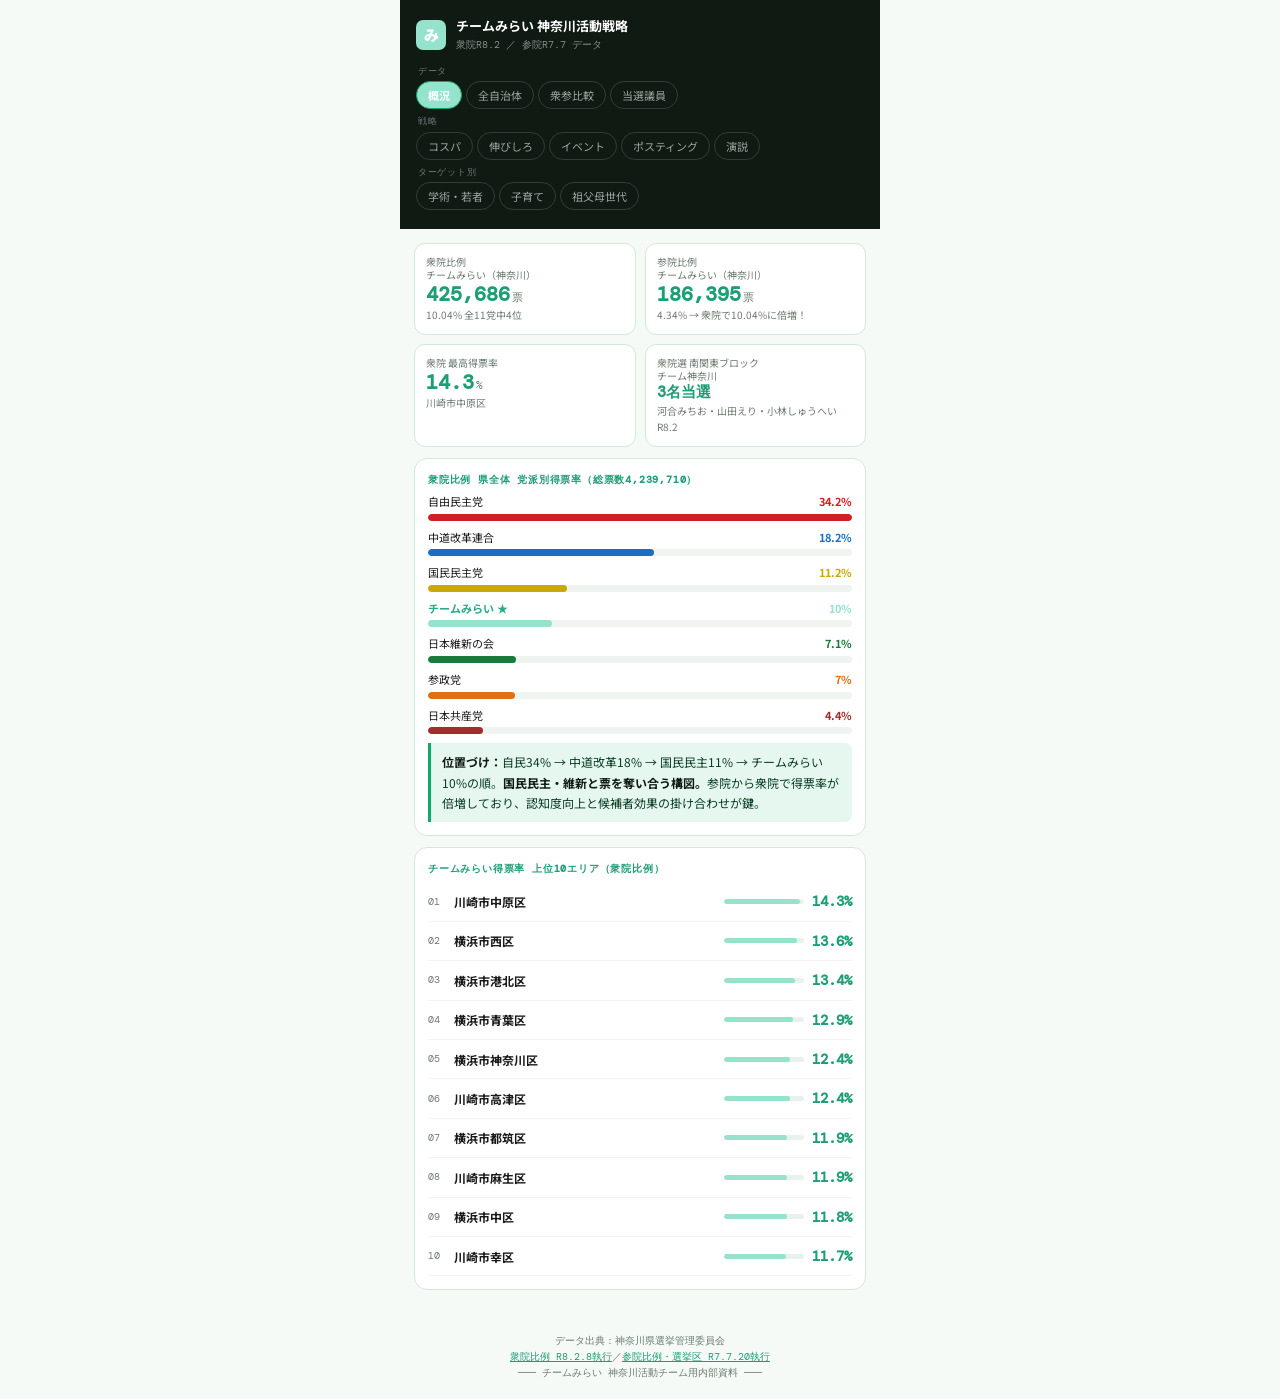
==== index.html @ 87d7941f "fix: 伸びしろセクションの未閉じdivとfilteredData初期化バグを修正 - index.html: sec-nobiroの閉じタグ</div>が1つ欠けていたため、   sec-post" ====
<!DOCTYPE html>
<html lang="ja">
<head>
<meta charset="UTF-8">
<meta name="viewport" content="width=device-width, initial-scale=1.0">
<title>チームみらい 神奈川 活動戦略</title>
<link href="https://fonts.googleapis.com/css2?family=Noto+Sans+JP:wght@400;500;700;900&family=DM+Mono:wght@400;500&display=swap" rel="stylesheet">
<link rel="stylesheet" href="style.css">
</head>
<body>

<div class="header">
  <div class="header-top">
    <div class="logo-mark">み</div>
    <div>
      <div class="header-title"></div>
      <div class="header-sub"></div>
    </div>
  </div>
  <div class="tab-group">
    <div class="tab-group-label">データ</div>
    <div class="tabs">
      <button class="tab-btn active" onclick="sw('overview')">概況</button>
      <button class="tab-btn" onclick="sw('all')">全自治体</button>
      <button class="tab-btn" onclick="sw('compare')">衆参比較</button>
      <button class="tab-btn" onclick="sw('kawai')">当選議員</button>
    </div>
  </div>
  <div class="tab-group">
    <div class="tab-group-label">戦略</div>
    <div class="tabs">
      <button class="tab-btn" onclick="sw('cost')">コスパ</button>
      <button class="tab-btn" onclick="sw('nobiro')">伸びしろ</button>
      <button class="tab-btn" onclick="sw('events')">イベント</button>
      <button class="tab-btn" onclick="sw('posting')">ポスティング</button>
      <button class="tab-btn" onclick="sw('speech')">演説</button>
    </div>
  </div>
  <div class="tab-group">
    <div class="tab-group-label">ターゲット別</div>
    <div class="tabs">
      <button class="tab-btn" onclick="sw('gakujutsu')">学術・若者</button>
      <button class="tab-btn" onclick="sw('kosodate')">子育て</button>
      <button class="tab-btn" onclick="sw('senior')">祖父母世代</button>
    </div>
  </div>
</div>

<!-- ===== 概況 ===== -->
<div class="section active" id="sec-overview">
  <div id="overview-stats"></div>

  <div class="card">
    <div class="card-label" id="party-bars-label"></div>
    <div id="party-bars"></div>
    <div class="insight" id="overview-insight"></div>
  </div>

  <div class="card">
    <div class="card-label">チームみらい得票率 上位10エリア（衆院比例）</div>
    <div id="top10-list"></div>
  </div>
</div>

<!-- ===== 全自治体 ===== -->
<div class="section" id="sec-all">
  <input class="search-box" id="search-input" type="text" placeholder="🔍 市区町村を検索..." oninput="filterTable()">
  <div class="sort-btns">
    <button class="sort-btn active" onclick="sortTable('チームみらい率',true,this)">衆院得票率↓</button>
    <button class="sort-btn" onclick="sortTable('チームみらい率_参',true,this)">参院得票率↓</button>
    <button class="sort-btn" onclick="sortTable('チームみらい',true,this)">衆院票数↓</button>
    <button class="sort-btn" onclick="sortTable('チームみらい_参票数',true,this)">参院票数↓</button>
    <button class="sort-btn" onclick="sortTable('衆参差',true,this)">衆参差↓</button>
  </div>
  <div class="scroll-wrap">
    <table class="area-table" id="all-table">
      <thead>
        <tr>
          <th>地域</th>
          <th>衆院<br>得票率</th>
          <th>参院<br>得票率</th>
          <th>衆院<br>票数</th>
          <th>参院<br>票数</th>
          <th>衆参<br>差</th>
        </tr>
      </thead>
      <tbody id="all-tbody"></tbody>
    </table>
  </div>
</div>

<!-- ===== 衆参比較 ===== -->
<div class="section" id="sec-compare">
  <div class="card" style="background:#fffbe6;border-color:#f5d87a;">
    <div style="font-size:12px;color:#7a5c00;line-height:1.7;">
      <strong>参院選R7.7（比例）→ 衆院選R8.2（比例）の変化。</strong>差が大きいエリアほど「衆院で新たに票を獲得できた」ことを示す。逆に差が小さいエリアは元からの固定支持層が多い可能性。
    </div>
  </div>

  <div class="card">
    <div class="card-label">衆参差ランキング TOP10（伸びたエリア）</div>
    <div id="diff-up-list"></div>
    <div class="insight">
      <strong>傾向：</strong>都市部・IT職場集積エリアで衆院時の伸びが大きい。横浜市青葉区（+7.4pt）・川崎市中原区（+7.2pt）・横浜市西区（+7.1pt）がトップ3。<strong>「衆院選でチームみらいを初めて知った層」が多いことを示す。</strong>
    </div>
  </div>

  <div class="card">
    <div class="card-label">伸びが鈍かったエリア</div>
    <div id="diff-down-list"></div>
    <div class="insight">
      <strong>なぜ伸びが鈍かったのか：</strong><br>
      横須賀・三浦・内陸部（綾瀬・相模原緑区・足柄上郡など）は自民党得票率が高く、<strong>保守地盤が強固</strong>。チームみらいの「テクノロジー・改革」路線より、安定・防衛・地元利益重視の有権者が多い。また農業・漁業従事者、自衛隊関係者世帯が多いエリアでは政策親和性が低い可能性がある。<br><br>
      <strong>逆に訴求すべきポイント：</strong>「地域インフラのデジタル化」「医療DX」「安全保障の現実路線」など、保守層にも刺さる切り口が有効。
    </div>
  </div>
</div>

<!-- ===== 当選議員 ===== -->
<div class="section" id="sec-kawai">
  <div class="sec-header">R8.2 衆院選 チーム神奈川 当選議員</div>

  <div style="background:linear-gradient(135deg,#6eddc4,#95e3cd);border-radius:13px;padding:14px;margin-bottom:11px;color:#0a3d22;">
    <div style="font-size:11px;color:rgba(10,61,34,.6);font-family:'DM Mono',monospace;margin-bottom:10px;">南関東ブロック 比例代表 2名当選🎉　＋　比例代表（他ブロック）1名</div>
    <div style="display:grid;grid-template-columns:1fr 1fr;gap:10px;margin-bottom:10px;">
      <div style="background:rgba(255,255,255,.45);border-radius:10px;padding:12px;">
        <div style="font-size:16px;font-weight:900;margin-bottom:2px;color:#0a3d22;">河合 みちお</div>
        <div style="font-size:10px;color:rgba(10,61,34,.55);font-family:'DM Mono',monospace;margin-bottom:8px;">KAWAI MICHIO</div>
        <div style="font-size:10px;color:rgba(10,61,34,.8);line-height:1.6;">R7.7 参院神奈川選挙区 落選<br>R8.2 衆院南関東ブロック <span style="color:#0a6e3f;font-weight:700;">当選</span></div>
      </div>
      <div style="background:rgba(255,255,255,.45);border-radius:10px;padding:12px;">
        <div style="font-size:16px;font-weight:900;margin-bottom:2px;color:#0a3d22;">山田 えり</div>
        <div style="font-size:10px;color:rgba(10,61,34,.55);font-family:'DM Mono',monospace;margin-bottom:8px;">YAMADA ERI</div>
        <div style="font-size:10px;color:rgba(10,61,34,.8);line-height:1.6;">衆院選のみ出馬<br>R8.2 衆院南関東ブロック <span style="color:#0a6e3f;font-weight:700;">当選</span></div>
      </div>
    </div>
    <div style="background:rgba(255,255,255,.25);border-radius:10px;padding:12px;">
      <div style="font-size:16px;font-weight:900;margin-bottom:2px;color:#0a3d22;">小林 しゅうへい</div>
      <div style="font-size:10px;color:rgba(10,61,34,.55);font-family:'DM Mono',monospace;margin-bottom:8px;">KOBAYASHI SHUHEI</div>
      <div style="font-size:10px;color:rgba(10,61,34,.8);line-height:1.6;">R8.2 衆院比例代表 <span style="color:#0a6e3f;font-weight:700;">当選</span>　／　<span style="color:rgba(10,61,34,.6);">※神奈川での活動なし</span></div>
    </div>
  </div>

  <div class="card">
    <div class="card-label">河合みちお 参院選（R7.7）市区別得票率</div>
    <div style="font-size:11px;color:var(--muted);margin-bottom:8px;">※山田えりさんは参院選への出馬なし</div>
    <div id="kawai-list"></div>
  </div>

  <div class="card">
    <div class="card-label">参院落選から衆院2名当選へ</div>
    <div class="insight" style="margin-top:0;">
      河合みちおはR7.7参院神奈川選挙区では約3〜5%台にとどまり落選。しかし<strong>R8.2衆院選では河合みちお・山田えりの2名が南関東ブロックで比例当選</strong>を果たした。衆院比例10%という政党の伸びが2議席を生んだ形で、チーム神奈川として大きな前進。<br><br>
      今後の参院選に向けては、参院での得票が高かった<strong>川崎市中原区（5.35%）・横浜市港北区（4.73%）・横浜市西区（4.5%）</strong>でのさらなる認知度向上が鍵。
    </div>
  </div>
</div>

<!-- ===== イベント ===== -->
<div class="section" id="sec-events">
  <div class="sec-header">神奈川 チームみらい親和性イベント</div>

  <div class="card" style="background:#eef4ff;border-color:#a8c4f0;">
    <div style="font-size:12px;color:#1a3a6b;line-height:1.7;">
      AI・ロボット・モビリティ・テクノロジー系のイベントはチームみらいの政策と直結する参加者が集まる場所。<strong>展示会周辺での街頭活動・ポスティング</strong>は通常より高い関心層にリーチできる。
    </div>
  </div>

  <div class="strategy-card">
    <div class="strategy-header" style="background:#1a3a6b;">🚗 モビリティ・自動運転</div>
    <div class="strategy-body">
      <div class="priority-row">
        <div class="priority-num" style="background:#1a3a6b;">1</div>
        <div class="priority-content">
          <div class="priority-name">人とくるまのテクノロジー展 2026 YOKOHAMA</div>
          <div class="priority-desc">
            自動車・自動運転・EV・次世代モビリティの国内最大の技術展。毎年数万人が来場。<br>
            <strong>📅 2026年5月27日（水）〜29日（金）／パシフィコ横浜</strong><br>
            <a href="https://aee.expo-info.jsae.or.jp/ja/yokohama/" style="color:#1a3a6b;font-size:10px;">🔗 公式サイト</a>
          </div>
        </div>
      </div>
    </div>
  </div>

  <div class="strategy-card">
    <div class="strategy-header" style="background:#1a3a6b;">🤖 AI・エッジテック・ロボット</div>
    <div class="strategy-body">
      <div class="priority-row">
        <div class="priority-num" style="background:#1a3a6b;">1</div>
        <div class="priority-content">
          <div class="priority-name">EdgeTech+ 2026（エッジテクノロジー・生成AI・産業DX）</div>
          <div class="priority-desc">
            生成AI・IoT・セキュリティ・組込みシステムの国内最大級の展示会。エンジニア・IT専門職が多数来場。チームみらいの政策と最も親和性が高いイベント。<br>
            <strong>📅 2026年11月18日（水）〜20日（金）／パシフィコ横浜</strong><br>
            <a href="https://www.jasa.or.jp/expo/" style="color:#1a3a6b;font-size:10px;">🔗 公式サイト</a>
          </div>
        </div>
      </div>
      <div class="priority-row">
        <div class="priority-num" style="background:#1a3a6b;">2</div>
        <div class="priority-content">
          <div class="priority-name">国際画像機器展 2026（AI・ロボティクス・スマートシティ）</div>
          <div class="priority-desc">
            画像処理・AI・ロボティクス・自動運転・医療診断AIの技術展。年々テクノロジー色が強まっている。<br>
            <strong>📅 2026年12月2日（水）〜4日（金）／パシフィコ横浜</strong><br>
            <a href="https://www.adcom-media.co.jp/ite/" style="color:#1a3a6b;font-size:10px;">🔗 公式サイト</a>
          </div>
        </div>
      </div>
    </div>
  </div>

  <div class="strategy-card">
    <div class="strategy-header" style="background:#1a3a6b;">🔬 バイオ・ヘルステック</div>
    <div class="strategy-body">
      <div class="priority-row">
        <div class="priority-num" style="background:#1a3a6b;">1</div>
        <div class="priority-content">
          <div class="priority-name">BioJapan・healthTECH JAPAN（バイオ・医療テクノロジー）</div>
          <div class="priority-desc">
            世界最大級のバイオ・ヘルスケアDXイベント。デジタルヘルス・AI診断・再生医療が集結。医療DX・高額療養費制度などの訴求と親和性が高い。<br>
            <strong>📅 例年10月／パシフィコ横浜（2026年日程は公式確認）</strong><br>
            <a href="https://jcd-expo.jp/jp/" style="color:#1a3a6b;font-size:10px;">🔗 公式サイト</a>
          </div>
        </div>
      </div>
    </div>
  </div>

  <div class="strategy-card">
    <div class="strategy-header" style="background:#2d6a4f;">🏭 ロボット産業特区関連</div>
    <div class="strategy-body">
      <div class="priority-row">
        <div class="priority-num" style="background:#2d6a4f;">1</div>
        <div class="priority-content">
          <div class="priority-name">さがみロボット産業特区 関連イベント</div>
          <div class="priority-desc">
            神奈川県主催のロボット展示・実証実験イベント。厚木・相模原・藤沢など特区12市町で随時開催。地域住民も来場するため、チームみらいのローカルな訴求に最適。<br>
            <a href="https://sagamirobot.pref.kanagawa.jp/" style="color:#2d6a4f;font-size:10px;">🔗 さがみロボット産業特区 公式サイト（最新イベント情報）</a>
          </div>
        </div>
      </div>
    </div>
  </div>

  <div class="card">
    <div class="card-label">イベント活用の考え方</div>
    <div class="insight" style="margin-top:0;">
      展示会への<strong>直接出展は難しくても</strong>、会場周辺（パシフィコ横浜前・みなとみらい駅周辺）での街頭活動は来場者層に直接リーチできる。また展示会後の懇親会・アフターイベントが近隣で開催されることも多く、そうした時間帯を狙った活動も効果的。<strong>SNSでイベントのハッシュタグに合わせた発信</strong>も来場者への認知を広げる手段として有効。
    </div>
  </div>
</div>

<!-- ===== コスパ ===== -->
<div class="section" id="sec-cost">
  <div class="sec-header">コスパ優先 ポスティング・街頭戦略</div>
  <div class="card" style="background:#fffbe6;border-color:#f5d87a;">
    <div style="font-size:12px;color:#7a5c00;line-height:1.7;">
      <strong>コスパ＝</strong>「すでにチームみらい支持者が多い × 人口規模が大きい × 移動コストが低い」エリア優先。
    </div>
  </div>
  <div class="strategy-card">
    <div class="strategy-header">🥇 最優先（S級）― 大票田×高得票率</div>
    <div class="strategy-body">
      <div class="priority-row">
        <div class="priority-num">1</div>
        <div class="priority-content">
          <div class="priority-name">川崎市中原区（武蔵小杉〜元住吉）<span class="tag tag-s">14.3%</span></div>
          <div class="priority-desc">県内最高得票率。都心のIT企業に通うワーカーが多く住む居住地エリア。既存支持者が厚く、仲間づくりと新規獲得の両方が狙える。武蔵小杉駅は乗降客数も多く朝夕の街頭が効果的。</div>
        </div>
      </div>
      <div class="priority-row">
        <div class="priority-num">2</div>
        <div class="priority-content">
          <div class="priority-name">横浜市港北区（新横浜・日吉）<span class="tag tag-s">13.4%</span></div>
          <div class="priority-desc">23,939票と横浜市内最大票数。IT企業集積。新横浜駅は複数路線で活動効率が高い。</div>
        </div>
      </div>
      <div class="priority-row">
        <div class="priority-num">3</div>
        <div class="priority-content">
          <div class="priority-name">横浜市青葉区（たまプラーザ〜青葉台）<span class="tag tag-s">12.9%</span></div>
          <div class="priority-desc">20,327票。高所得ファミリー・教育熱心層。週末商業施設前が最適。衆参差+7.4ptと伸び代大。</div>
        </div>
      </div>
    </div>
  </div>
  <div class="strategy-card">
    <div class="strategy-header">🥈 準優先（A級）― 大票田×伸びしろ</div>
    <div class="strategy-body">
      <div class="priority-row">
        <div class="priority-num">4</div>
        <div class="priority-content">
          <div class="priority-name">横浜市全域（戸塚・鶴見・保土ケ谷等）<span class="tag tag-a">約19万票</span></div>
          <div class="priority-desc">各区10〜11%台で均一な支持。どこから活動しても安定した効果が期待できる。</div>
        </div>
      </div>
      <div class="priority-row">
        <div class="priority-num">5</div>
        <div class="priority-content">
          <div class="priority-name">藤沢市・鎌倉市・茅ヶ崎市<span class="tag tag-a">約4.3万票</span></div>
          <div class="priority-desc">各10〜11%。東海道線沿線で3市まとめて活動可能。辻堂・大船が主要スポット。茅ヶ崎は<strong>北口が人流多くメインの街頭スポット</strong>。南口は転入・転出が多い居住エリアでポスティングによる未接触の新規有権者への訴求に有効。</div>
        </div>
      </div>
      <div class="priority-row">
        <div class="priority-num">6</div>
        <div class="priority-content">
          <div class="priority-name">川崎市全域（高津・多摩・宮前区等）<span class="tag tag-a">約8.5万票</span></div>
          <div class="priority-desc">中原区に次ぐ高得票率エリアが揃う。溝の口・登戸・向ヶ丘遊園など拠点駅多数。</div>
        </div>
      </div>
    </div>
  </div>
  <div class="strategy-card">
    <div class="strategy-header">🥉 中長期投資（B級）― 低得票率×大票田</div>
    <div class="strategy-body">
      <div class="priority-row">
        <div class="priority-num">7</div>
        <div class="priority-content">
          <div class="priority-name">相模原市（南区・中央区）<span class="tag tag-b">8〜9%台</span></div>
          <div class="priority-desc">26,159票あるが得票率が低く認知度不足。今から活動で次回大幅増が見込める。</div>
        </div>
      </div>
      <div class="priority-row">
        <div class="priority-num">8</div>
        <div class="priority-content">
          <div class="priority-name">横須賀市・平塚市・厚木市<span class="tag tag-b">6〜8%台</span></div>
          <div class="priority-desc">得票率低く自民地盤が強い。保守層向けの「デジタル地域振興」メッセージで切り込む。</div>
        </div>
      </div>
    </div>
  </div>
</div>

<!-- ===== 学術・若者 ===== -->
<div class="section" id="sec-gakujutsu">
  <div class="sec-header">学術都市・若者向け 街頭活動版</div>
  <div class="card" style="background:#eef4ff;border-color:#a8c4f0;">
    <div style="font-size:12px;color:#1a3a6b;line-height:1.7;">
      <strong>狙いたい層：</strong>大学生・若手研究者・IT専門職。テクノロジー政策・教育・スタートアップ支援と最も親和性が高い。
    </div>
  </div>
  <div class="strategy-card">
    <div class="strategy-header" style="background:#1a3a6b;">🎓 大学・研究機関周辺（政策・IT親和性が高い）</div>
    <div class="strategy-body">
      <div class="priority-row"><div class="priority-num" style="background:#1a3a6b;">1</div><div class="priority-content"><div class="priority-name">慶應義塾大学SFC（湘南台駅）<span class="tag tag-s">最優先</span></div><div class="priority-desc">政策・IT・社会起業に関心が高い学生多数。湘南台駅改札前が最適。<br><strong>⏰ 平日（学期中）11〜13時</strong>／土日は学生がほぼいないため不向き。</div></div></div>
      <div class="priority-row"><div class="priority-num" style="background:#1a3a6b;">2</div><div class="priority-content"><div class="priority-name">慶應義塾大学日吉キャンパス（日吉駅）</div><div class="priority-desc">日吉駅直結で活動しやすい。1・2年生が多く政治関心層の掘り起こしに有効。SFCとセットで慶應を両方カバー。<br><strong>⏰ 平日（学期中）昼12〜13時・夕方16時以降</strong></div></div></div>
      <div class="priority-row"><div class="priority-num" style="background:#1a3a6b;">3</div><div class="priority-content"><div class="priority-name">横浜国立大学（羽沢横浜国大駅）</div><div class="priority-desc">理工・経済系。デジタル経済政策との相性が高い。駅から徒歩約15分。<br><strong>⏰ 平日（学期中）9〜10時・12〜13時</strong></div></div></div>
      <div class="priority-row"><div class="priority-num" style="background:#1a3a6b;">4</div><div class="priority-content"><div class="priority-name">神奈川大学 情報学部（白楽・六角橋駅）</div><div class="priority-desc">2023年開設の情報学部・工学部。六角橋商店街も若者が多く視認性◎。横浜市神奈川区（12.4%）内。<br><strong>⏰ 平日（学期中）昼〜17時・週末は商店街で通行人向けに</strong></div></div></div>
      <div class="priority-row"><div class="priority-num" style="background:#1a3a6b;">5</div><div class="priority-content"><div class="priority-name">横浜市立大学 データサイエンス学部（金沢八景駅）</div><div class="priority-desc">データサイエンス・AI系の専門学部。チームみらいの政策と直結。横浜市金沢区（9.4%）。<br><strong>⏰ 平日（学期中）昼12〜13時</strong></div></div></div>
      <div class="priority-row"><div class="priority-num" style="background:#1a3a6b;">6</div><div class="priority-content"><div class="priority-name">青山学院大学 相模原キャンパス（矢部駅）</div><div class="priority-desc">社会情報学部・理工学部。相模原市の得票率8%台と低く、学生票開拓で伸びしろ大。<br><strong>⏰ 平日（学期中）昼12〜13時</strong></div></div></div>
      <div class="priority-row"><div class="priority-num" style="background:#1a3a6b;">7</div><div class="priority-content"><div class="priority-name">東京科学大学 すずかけ台キャンパス（すずかけ台駅）<span class="tag tag-s">最注目</span></div><div class="priority-desc">旧・東京工業大学。情報工学系・数理計算科学系・生命理工学院が集まる国立理工系大学。青葉台の隣駅で田園都市線沿線。横浜市緑区（10.0%）内。<br><strong>⏰ 平日（学期中）昼12〜13時・夕方16時以降</strong></div></div></div>
      <div class="priority-row"><div class="priority-num" style="background:#1a3a6b;">8</div><div class="priority-content"><div class="priority-name">湘南工科大学 情報学部（辻堂駅）</div><div class="priority-desc">辻堂駅から近く、テラスモール湘南の子育て訴求と同日活動が可能。<br><strong>⏰ 平日（学期中）昼12〜13時</strong></div></div></div>
      <div class="priority-row"><div class="priority-num" style="background:#1a3a6b;">9</div><div class="priority-content"><div class="priority-name">神奈川工科大学 情報学部（愛甲石田駅）</div><div class="priority-desc">厚木市に位置する理工系専門大学。厚木市の得票率7.8%と低く開拓余地あり。<br><strong>⏰ 平日（学期中）昼12〜13時</strong></div></div></div>
    </div>
  </div>
  <div class="strategy-card">
    <div class="strategy-header" style="background:#1a3a6b;">💻 IT・テック／ロボティクス／モビリティ集積エリア</div>
    <div class="strategy-body">
      <div class="priority-row"><div class="priority-num" style="background:#1a3a6b;">1</div><div class="priority-content"><div class="priority-name">みなとみらい（横浜市西区）<span class="tag tag-s">13.6%</span></div><div class="priority-desc">日産自動車本社・ロボット系スタートアップが集積。<strong>2025年度に自動運転モビリティサービスの実証実験をみなとみらい〜関内エリアで実施中。</strong>政策と現場が直結するエリア。<br><strong>⏰ 平日 朝7:30〜9時・夕方17:30〜19時</strong></div></div></div>
      <div class="priority-row"><div class="priority-num" style="background:#1a3a6b;">2</div><div class="priority-content"><div class="priority-name">新横浜（横浜市港北区）<span class="tag tag-s">13.4%</span></div><div class="priority-desc">IT企業・テクノロジー系オフィスが集中。<br><strong>⏰ 平日 朝7:30〜9時（通勤）／夕方17:30〜19時（退勤）</strong></div></div></div>
      <div class="priority-row"><div class="priority-num" style="background:#1a3a6b;">3</div><div class="priority-content"><div class="priority-name">センター北・南（横浜市都筑区）<span class="tag tag-a">11.9%</span></div><div class="priority-desc">IT・研究系企業が集積するオフィスエリア。共働き・専門職世帯が多い。<br><strong>⏰ 平日 朝7:30〜9時・夕方17:30〜19時</strong></div></div></div>
      <div class="priority-row"><div class="priority-num" style="background:#1a3a6b;">4</div><div class="priority-content"><div class="priority-name">さがみロボット産業特区エリア<span class="tag tag-b">注目</span></div><div class="priority-desc">国指定の特区。<strong>相模原・平塚・藤沢・茅ヶ崎・厚木・大和・伊勢原・海老名・座間・綾瀬・寒川・愛川</strong>の12市町でロボット開発・実証が進行中。チームみらいの政策と直結するエリアが広範囲に。街頭・ポスティングで「神奈川がロボット特区である」ことを訴求できる。<br><a href="https://sagamirobot.pref.kanagawa.jp/" style="color:#1a3a6b;font-size:10px;">🔗 さがみロボット産業特区 公式サイト</a><br><strong>⏰ 各市の主要駅・商業施設前</strong></div></div></div>
    </div>
  </div>
  <div class="card">
    <div class="card-label">学術・若者向け メッセージ</div>
    <div class="chip-wrap">
      <span class="chip">AI・テクノロジー政策</span><span class="chip">自動運転・モビリティ革命</span>
      <span class="chip">ロボット産業支援</span><span class="chip">スタートアップ支援</span>
      <span class="chip">奨学金改革</span><span class="chip">社会保険料引き下げ</span>
      <span class="chip">プッシュ型行政（申請不要の給付）</span>
      <span class="chip">科学技術予算増</span><span class="chip">若者の政治参加</span>
    </div>
  </div>
</div>

<!-- ===== 子育て ===== -->
<div class="section" id="sec-kosodate">
  <div class="sec-header">子育て世代向け 街頭・ポスティング版</div>
  <div class="card" style="background:#f0fdf4;border-color:#86efac;">
    <div style="font-size:12px;color:#14532d;line-height:1.7;">
      <strong>狙いたい層：</strong>30〜40代ファミリー・共働き世帯。保育・教育費・子育て支援への関心が高く無党派が多い。
    </div>
  </div>
  <div class="strategy-card">
    <div class="strategy-header" style="background:#166534;">👨‍👩‍👧 子育て世帯集積スポット</div>
    <div class="strategy-body">
      <div class="priority-row"><div class="priority-num" style="background:#166534;">1</div><div class="priority-content"><div class="priority-name">辻堂駅〜テラスモール湘南（藤沢市）<span class="tag tag-s">最優先</span></div><div class="priority-desc">近年ファミリー向けマンションが急増し若い世帯が集積。テラスモール湘南は湘南最大のファミリー商業施設で土日10〜14時が最大人流。<br>辻堂駅からアクセスできる<strong>湘南T-SITE</strong>（蔦屋書店・スタバ等）はライフスタイル意識の高い層が集まる。<br>さらに隣接する<strong>Fujisawa SST（サスティナブル・スマートタウン）</strong>はパナソニックホームズなどが手掛けるスマートシティの先進事例。エネルギー・AI・モビリティを実装した街に住む居住者はチームみらいの政策と親和性が極めて高い。<br>また辻堂には<strong>松下政経塾</strong>があり、チームみらいの宇佐美さんも塾生として学んだ地。地元との縁をアピールできる。<br><strong>⏰ 土日10〜14時（テラスモール）／平日夕方（T-SITE・駅周辺）</strong></div></div></div>
      <div class="priority-row"><div class="priority-num" style="background:#166534;">2</div><div class="priority-content"><div class="priority-name">たまプラーザ〜青葉台（横浜市青葉区）<span class="tag tag-s">12.9%</span></div><div class="priority-desc">
      <strong>神奈川県内で世帯年収トップクラス</strong>の高所得ファミリーエリア。私立中学受験率が横浜市内で最も高く、教育熱心な家庭が集中。渋谷まで直通20分・大手町まで直通36分と都心アクセスが抜群で、大企業・官公庁勤めのファミリーが多く住む。<br>
      たまプラーザ駅直結の<strong>たまプラーザテラス</strong>（約57,000㎡の大型商業施設）は週末の人流が最大。また<strong>たまプラーザ団地の建て替え計画</strong>が進行中で、住宅政策・まちづくりに関心が高い住民層も多い。<br>
      <strong>⏰ 土日10〜15時（たまプラーザテラス前）／平日夕方17〜19時（通勤帰宅層）</strong>
      </div></div></div>
      <div class="priority-row"><div class="priority-num" style="background:#166534;">3</div><div class="priority-content"><div class="priority-name">湘南台駅周辺（藤沢市）</div><div class="priority-desc">近年ファミリー向けマンションが急増し若い世帯が流入中。小田急・相鉄・横浜市営地下鉄の3路線が乗り入れるアクセスの良さが人気の理由。<br>一方で<strong>駅前に大きな商業施設がなく</strong>、買い物環境の充実を求める声が多い。住民の「もっと便利なまちに」という声が街頭での共感を生みやすい。<br>藤沢市は<strong>「健康と文化の森」整備事業</strong>として湘南台駅周辺の再開発構想を進めており、駅前に商業・業務系機能を集約する計画が進行中。AI・テクノロジー・スマートシティへの関心が高いチームみらいの支持者層と、再開発に期待を持つ住民層が重なりやすい。<br><a href="https://sites.google.com/view/infofjkenbunkumiai/" style="color:#166534;font-size:10px;">🔗 健康と文化の森 整備事業 詳細</a><br><strong>⏰ 平日（学期中）はSFCとセットで昼活動／週末は住民向けに駅前で</strong></div></div></div>
      <div class="priority-row"><div class="priority-num" style="background:#166534;">4</div><div class="priority-content"><div class="priority-name">茅ヶ崎駅（茅ヶ崎市）</div><div class="priority-desc">
      総務省「住民基本台帳人口移動報告（2023年）」によると、茅ヶ崎市の<strong>転入超過数は全国の一般市で1位</strong>。特に30〜44歳・0〜14歳の区分では特別区・政令市を含めても<strong>全国3位</strong>で、子育て世代に選ばれるまちとなっている。コロナ禍以降「湘南のライフスタイルに共感して移住してくる」ファミリーが急増中。<br>出典：<a href="https://www.city.chigasaki.kanagawa.jp/recruit/1060786/1061688.html" style="color:#166534;font-size:10px;">🔗 総務省 住民基本台帳人口移動報告（茅ヶ崎市）</a><br>
      常に新しい住民が流入しているため、<strong>まだチームみらいを知らない有権者が継続的に生まれているエリア</strong>。認知度向上のアプローチが効きやすい。<br>
      <strong>北口は人流が多く街頭活動のメインスポット</strong>。商業施設と住宅地が隣接し若いファミリー層の通行が多い。<strong>南口は転入・転出が多い居住エリア</strong>でポスティングによる新規有権者へのリーチに有効。両口の特性を使い分けたい。<br>
      <strong>⏰ 北口：土日10〜14時（街頭）／南口エリア：週末午前中ポスティング</strong>
      </div></div></div>
      <div class="priority-row"><div class="priority-num" style="background:#166534;">5</div><div class="priority-content"><div class="priority-name">川崎市宮前区・多摩区（11〜12%台）</div><div class="priority-desc">
      <strong>宮前区</strong>は「多摩田園都市」として計画的に開発されたベッドタウン。<strong>1世帯あたりの家族数が川崎市7区で最多（平均2.24人）</strong>で、15歳以下の子どもの割合が高く、65歳以上が低いという典型的なファミリーエリア。渋谷まで田園都市線で最短17分と都心アクセス抜群。鷺沼駅周辺では東急との大規模再開発も進行中。<br>
      <strong>多摩区</strong>は登戸・向ヶ丘遊園エリアに専修大学・明治大学生田キャンパスがあり、学生層と子育てファミリーが混在。多摩川沿いの自然環境が豊かで、移住・定住への満足度が高い。<br>
      両区とも<strong>共働き世帯の割合が高く</strong>、保育所・学童保育・子育て減税の訴求が最も直接的に響くエリア。<br>
      <strong>⏰ 宮前区：鷺沼・宮前平駅前 平日夕方17〜19時／多摩区：登戸・向ヶ丘遊園駅前 土日昼〜夕方</strong>
      </div></div></div>
    </div>
  </div>
  <div class="card">
    <div class="card-label">子育て世代向け メッセージ</div>
    <div class="chip-wrap">
      <span class="chip">子育て減税</span><span class="chip">社会保険料引き下げ</span>
      <span class="chip">保育所・待機児童ゼロ</span><span class="chip">教育無償化</span>
      <span class="chip">学童保育の充実</span><span class="chip">給食費無償</span>
      <span class="chip">プッシュ型行政（申請不要の給付）</span>
      <span class="chip">産後ケア</span><span class="chip">共働き支援</span>
    </div>
    <div class="insight" style="margin-top:10px;">
    </div>
  </div>
</div>

<!-- ===== シニア層 ===== -->
<div class="section" id="sec-senior">
  <div class="sec-header">祖父母世代向け 街頭・ポスティング版</div>
  <div class="card" style="background:#f0f4ff;border-color:#a8b8f0;">
    <div style="font-size:12px;color:#1a2a6b;line-height:1.7;">
      <strong>狙いたい層：</strong>60〜70代以上のシニア・高齢者世帯。年金・医療・介護への関心が高く、神奈川県では横須賀・三浦・内陸部など高齢化率の高いエリアに集中。チームみらいの政策を「未来世代だけのもの」と思わせない訴求が鍵。
    </div>
  </div>

  <div class="strategy-card">
    <div class="strategy-header" style="background:#2a3a7a;">👴👵 シニア層が集まるエリア・スポット</div>
    <div class="strategy-body">
      <div class="priority-row"><div class="priority-num" style="background:#2a3a7a;">1</div><div class="priority-content"><div class="priority-name">横須賀市（追浜・久里浜・衣笠エリア）<span class="tag tag-b">注力エリア</span></div><div class="priority-desc">
      <strong>高齢化率32.7%</strong>（令和6年3月現在）で3.1人に1人が65歳以上。全国平均（28.7%）を4ポイント上回り、神奈川県内でも高い水準。このまま進むと2050年には約10人に4人が高齢者になると推計されている。<br>
      チームみらいの得票率は6.7%とまだ低く<strong>伸びしろが大きい</strong>。年金・高額療養費制度・医療DXのメッセージが直接刺さるエリア。商店街・スーパー前・公民館周辺の街頭が効果的。<br>
      <strong>⏰ 平日午前中10〜12時（シニア層の買い物時間帯）</strong>
      </div></div></div>
      <div class="priority-row"><div class="priority-num" style="background:#2a3a7a;">2</div><div class="priority-content"><div class="priority-name">小田原市（商店街・小田原駅周辺）</div><div class="priority-desc">
      高齢化率<strong>31.0%</strong>（2025年1月現在）で3.3人に1人が65歳以上。城下町としての歴史と地域コミュニティが根強く残り、自治会・老人会との接点がつくりやすい。小田原駅周辺の商店街は午前中のシニア層の買い物動線が集中。東海道線・小田急線・新幹線が通るターミナル駅で広域からの人の流れもある。<br>
      <strong>⏰ 平日午前中10〜12時（シニアの買い物時間帯）／土日昼前後</strong>
      </div></div></div>
      <div class="priority-row"><div class="priority-num" style="background:#2a3a7a;">3</div><div class="priority-content"><div class="priority-name">横浜市旭区（二俣川・鶴ヶ峰エリア）</div><div class="priority-desc">
      横浜市内で<strong>高齢化率30.4%（3位）</strong>（令和7年1月現在）。旧来からの住宅地で定住歴が長いシニア層が多く、地域への愛着が強い。二俣川駅は相鉄線の主要駅でシニア層の利用が多い。神奈川運転免許センターがあり行政サービスとの接点も多いエリア。<br>
      <strong>⏰ 平日午前中（二俣川・鶴ヶ峰駅前）</strong>
      </div></div></div>
      <div class="priority-row"><div class="priority-num" style="background:#2a3a7a;">4</div><div class="priority-content"><div class="priority-name">三浦市・葉山町・逗子市（地域コミュニティ）</div><div class="priority-desc">
      三浦半島〜葉山エリアは小規模自治体で口コミが広がりやすく、1回の活動で地域全体に認知が広がりやすい。三浦市は漁業従事者・高齢者が多く自衛隊関係の家庭も多いが、医療・介護アクセスへの不満が強い。逗子・葉山は文化的関心の高いアクティブシニアも多く、政策の「質」が評価されやすい。<br>
      <strong>⏰ 土日午前中（地域の朝市・商店街）／自治会・老人会への挨拶まわりが特に有効</strong>
      </div></div></div>
    </div>
  </div>

  <div class="card">
    <div class="card-label">シニア層向け メッセージのポイント</div>
    <div class="chip-wrap">
      <span class="chip">高額療養費制度の維持</span>
      <span class="chip">医療DX・オンライン診療</span>
      <span class="chip">社会保険料引き下げ</span>
      <span class="chip">介護の負担軽減</span>
      <span class="chip">年金制度の安定</span>
      <span class="chip">プッシュ型行政（申請不要の給付）</span>
      <span class="chip">孫世代への投資</span>
      <span class="chip">地域の安全・防災</span>
    </div>
    <div class="insight" style="margin-top:10px;">
      <strong>シニア層への訴求の核心：</strong>「テクノロジーは難しい」というイメージを払拭することが最初のハードル。<strong>「孫・子どもの世代のために」「あなたの生活を楽にする」</strong>という視点で語ると受け入れられやすい。街頭では丁寧に立ち止まって話す姿勢が信頼につながる。
    </div>
  </div>
</div>

<!-- ===== 伸びしろ戦略 ===== -->
<div class="section" id="sec-nobiro">
  <div class="sec-header">次の統一地方選に向けた 伸びしろエリア戦略</div>

  <div class="card" style="background:#f0fdf4;border-color:#86efac;">
    <div style="font-size:12px;color:#14532d;line-height:1.7;">
      <strong>考え方：</strong>得票率が低いエリアは「チームみらいが知られていない」ことが最大の原因。次の統一地方選まで時間がある今こそ、<strong>認知度を積み上げる中長期活動</strong>が有効。一度の街頭・ポスティングではなく「継続的な露出」がカギ。
    </div>
  </div>

  <div class="strategy-card">
    <div class="strategy-header" style="background:#2d6a4f;">📍 優先度S — 大票田なのに低得票率（最大の伸びしろ）</div>
    <div class="strategy-body">
      <div class="priority-row">
        <div class="priority-num" style="background:#2d6a4f;">1</div>
        <div class="priority-content">
          <div class="priority-name">横須賀市 <span class="tag tag-s">6.7% / 11,604票</span></div>
          <div class="priority-desc">
            神奈川県内で横浜・川崎・相模原に次ぐ大票田（約17万票）なのに得票率6.7%と低迷。高齢化率32.7%の保守地盤だが、<strong>医療・介護・交通インフラへの不満が潜在的に高い</strong>エリア。<br>
            <strong>やること：</strong>自衛隊・米軍関係者家庭が多いため「安全保障の現実路線」「地域インフラのデジタル化」を前面に。久里浜・追浜・衣笠の各駅前で<strong>月1回以上の定期街頭</strong>を継続することで認知を積み上げる。地元の医療・交通問題を取り上げたSNS発信も有効。
          </div>
        </div>
      </div>
      <div class="priority-row">
        <div class="priority-num" style="background:#2d6a4f;">2</div>
        <div class="priority-content">
          <div class="priority-name">平塚市 <span class="tag tag-s">8.1% / 8,616票</span></div>
          <div class="priority-desc">
            約10万票の大票田で衆参差+5.4ptと伸び代あり。工業都市で製造業・工場勤務層が多く、「ロボット・AI産業支援」「さがみロボット産業特区」との接点がある。<br>
            <strong>やること：</strong>平塚駅前で定期街頭。製造業・工場勤務層への「産業政策・雇用」訴求。平塚七夕まつり（7月）など大型イベントへの参加で一気に露出を増やす。
          </div>
        </div>
      </div>
      <div class="priority-row">
        <div class="priority-num" style="background:#2d6a4f;">3</div>
        <div class="priority-content">
          <div class="priority-name">大和市 <span class="tag tag-s">8.4% / 9,311票</span></div>
          <div class="priority-desc">
            約11万票の大票田。相鉄・小田急・東急が集まる交通の要衝で昼間人口も多い。米軍厚木基地があり基地周辺の騒音・生活問題が長年の課題。<br>
            <strong>やること：</strong>大和駅・鶴間駅前で定期街頭。基地問題と絡めた「生活環境改善・デジタル行政」でニッチな層を取り込む。相鉄線沿線は横浜市との往来が多く横浜での支持を大和へ波及させやすい。
          </div>
        </div>
      </div>
    </div>
  </div>

  <div class="strategy-card">
    <div class="strategy-header" style="background:#2d6a4f;">📍 優先度A — 中規模だが継続活動で確実に伸びるエリア</div>
    <div class="strategy-body">
      <div class="priority-row">
        <div class="priority-num" style="background:#2d6a4f;">4</div>
        <div class="priority-content">
          <div class="priority-name">厚木市 <span class="tag tag-a">7.8% / 7,188票</span></div>
          <div class="priority-desc">
            さがみロボット産業特区の中核エリア。ソニー・富士フイルムなど大手企業の研究所・工場が集積。衆参差+5.1ptで伸びしろあり。<br>
            <strong>やること：</strong>本厚木駅前（相鉄・小田急）で定期街頭。「さがみロボット産業特区」「AI・製造業支援」という地域に根ざした訴求で差別化。理系・エンジニア層にリーチしやすい。
          </div>
        </div>
      </div>
      <div class="priority-row">
        <div class="priority-num" style="background:#2d6a4f;">5</div>
        <div class="priority-content">
          <div class="priority-name">相模原市中央区 <span class="tag tag-a">7.7% / 8,916票</span></div>
          <div class="priority-desc">
            相模原市の行政・商業中心地。淵野辺には宇宙航空研究開発機構（JAXA）相模原キャンパスがあり、宇宙・AI・先端研究者が多く在住。<br>
            <strong>やること：</strong>相模原駅・橋本駅前で定期街頭。JAXA・宇宙開発という話題は若い研究者層・理系ファミリー層の関心を引きやすく、チームみらいのテクノロジー訴求と直結。
          </div>
        </div>
      </div>
      <div class="priority-row">
        <div class="priority-num" style="background:#2d6a4f;">6</div>
        <div class="priority-content">
          <div class="priority-name">秦野市・伊勢原市 <span class="tag tag-a">7.6% / 各3〜5千票</span></div>
          <div class="priority-desc">
            東海大学・神奈川工科大学のある学術エリアだが、得票率はまだ低い。農業・観光・自然環境との共存が地域課題。<br>
            <strong>やること：</strong>秦野駅・伊勢原駅前で定期街頭。東海大学の学生票開拓と合わせて活動すると効率的。「地域農業のスマート化」「観光DX」など地域に刺さる切り口を用意する。
          </div>
        </div>
      </div>
    </div>
  </div>

  <div class="strategy-card">
    <div class="strategy-header" style="background:#2d6a4f;">🗓️ 統一地方選まで　共通アクション</div>
    <div class="strategy-body">
      <div class="priority-row">
        <div class="priority-num" style="background:#2d6a4f;">①</div>
        <div class="priority-content">
          <div class="priority-name">月1回以上の定期街頭を継続</div>
          <div class="priority-desc">1回の活動より「また見た」という繰り返しの露出が認知と信頼を生む。同じ駅前に定期的に立つことで「あの党はここで活動している」という認識が根付く。</div>
        </div>
      </div>
      <div class="priority-row">
        <div class="priority-num" style="background:#2d6a4f;">②</div>
        <div class="priority-content">
          <div class="priority-name">地域課題をSNSで発信</div>
          <div class="priority-desc">各エリア固有の課題（横須賀の高齢化・大和の基地問題・相模原のJAXA等）をSNSで取り上げることで、地元住民からの認知が広がりやすい。街頭とSNSの相乗効果を狙う。</div>
        </div>
      </div>
      <div class="priority-row">
        <div class="priority-num" style="background:#2d6a4f;">③</div>
        <div class="priority-content">
          <div class="priority-name">地域イベントへの参加・協力</div>
          <div class="priority-desc">平塚七夕まつり・厚木鮎まつりなど大型地域イベントは一度に多数の住民と接触できる貴重な機会。政治活動としてではなく地域の一員として参加することで親近感が生まれる。</div>
        </div>
      </div>
      <div class="priority-row">
        <div class="priority-num" style="background:#2d6a4f;">④</div>
        <div class="priority-content">
          <div class="priority-name">支持者の「口コミ」を育てる</div>
          <div class="priority-desc">得票率が低いエリアでも既存支持者は必ずいる。その人たちが周囲に話してくれる環境をつくることが最大のコスパ。勉強会・懇談会など小規模なつながりの場を地道に作っていく。</div>
        </div>
      </div>
    </div>
  </div>

  <div class="card">
    <div class="card-label">得票率別 中長期目標の目安</div>
    <div class="area-list">
      <div class="area-row" style="padding:9px 0;">
        <div style="flex:1;font-size:12px;font-weight:700;">現在6〜7%台のエリア</div>
        <div style="font-size:11px;color:var(--muted);">→ 次回10%台を目標</div>
      </div>
      <div class="area-row" style="padding:9px 0;">
        <div style="flex:1;font-size:12px;font-weight:700;">現在8〜9%台のエリア</div>
        <div style="font-size:11px;color:var(--muted);">→ 次回12%台を目標</div>
      </div>
      <div class="area-row" style="padding:9px 0;">
        <div style="flex:1;font-size:12px;font-weight:700;">現在10〜11%台のエリア</div>
        <div style="font-size:11px;color:var(--muted);">→ 次回14〜15%台を目標</div>
      </div>
    </div>
    <div class="insight">
      参院選（4.3%）→ 衆院選（10%）で<strong>倍以上に伸びた実績</strong>がある。同じ勢いが続けば、今6〜7%のエリアでも継続的な活動で次回12〜14%は十分射程内。
    </div>
  </div>
</div>

<!-- ===== ポスティング ===== -->
<div class="section" id="sec-posting">
  <div class="sec-header">ポスティング × 得票率 分析（衆院選R8.2）</div>

  <div class="card" style="background:#fffbe6;border-color:#f5d87a;">
    <div style="font-size:12px;color:#7a5c00;line-height:1.7;">
      衆院選挙期間中〜2026/03/23のポスティング実績と比例得票率の相関分析。<strong>神奈川全体で45,259枚</strong>で活動。<br>データ提供：なるみ_愛知豊田さん
    </div>
  </div>

  <!-- サマリー -->
  <div class="stat-grid">
    <div class="stat-card">
      <div class="stat-label">ポスティングあり<br>平均得票率</div>
      <div class="stat-value">10.7<span class="stat-unit">%</span></div>
      <div class="stat-sub">27エリア</div>
    </div>
    <div class="stat-card">
      <div class="stat-label">ポスティングなし<br>平均得票率</div>
      <div class="stat-value">7.7<span class="stat-unit">%</span></div>
      <div class="stat-sub">31エリア</div>
    </div>
    <div class="stat-card">
      <div class="stat-label">合計配布枚数</div>
      <div class="stat-value" style="font-size:16px;">45,259<span class="stat-unit">枚</span></div>
      <div class="stat-sub">衆院選期間中〜2026/03/23</div>
    </div>

  </div>

  <!-- 地図 -->
  <div class="card" style="padding:11px;">
    <div class="card-label">神奈川ポスティング進捗マップ 2026</div>
    <a href="https://datawrapper.dwcdn.net/1bJI3/1/" target="_blank" style="display:block;text-decoration:none;margin-top:6px;border-radius:10px;overflow:hidden;position:relative;">
      <div style="position:absolute;top:8px;right:8px;background:rgba(15,45,26,0.82);color:#4ade80;font-size:10px;font-weight:700;padding:4px 10px;border-radius:20px;display:flex;align-items:center;gap:4px;z-index:1;">🔗 タップして最新地図を開く</div>
      <img src="[data-uri]" style="width:100%;display:block;border-radius:10px;" alt="神奈川ポスティング進捗マップ2026">
    </a>
    <div style="font-size:10px;color:var(--muted);margin-top:7px;line-height:1.6;">
      ※ 各市区町村の詳細はマップを拡大（＋）すると見られます
    </div>
  </div>

  <div class="insight">
    <strong>ポスティングの効果：</strong>ポスティングを実施したエリアの平均得票率は<strong>10.7%</strong>で、未実施エリア（7.7%）より<strong>+3.0pt高い</strong>。因果関係の断定は難しいが、もともと活動しやすいエリアに集中している可能性もある。今後の参院選データとの比較でより精度の高い分析が可能になる。
  </div>

  <!-- 散布図 -->
  <div class="card">
    <div class="card-label">配布枚数 × 得票率 散布図</div>
    <div style="font-size:10px;color:var(--muted);margin-bottom:8px;">● ポスティングあり（緑）　● ポスティングなし（グレー）　※点にタップで詳細表示</div>
    <canvas id="scatter-chart" style="width:100%;max-height:280px;"></canvas>
  </div>

  <!-- ランキング -->
  <div class="card">
    <div class="card-label">配布枚数ランキング（上位15エリア）</div>
    <div id="posting-ranking"></div>
  </div>

  <!-- エリア別一覧 -->
  <div class="card">
    <div class="card-label">全エリア一覧（配布枚数順）</div>
    <div class="scroll-wrap">
      <table class="area-table" id="posting-table">
        <thead>
          <tr>
            <th>地域</th>
            <th>配布<br>枚数</th>
            <th>得票率</th>
          </tr>
        </thead>
        <tbody id="posting-tbody"></tbody>
      </table>
    </div>
  </div>
</div>

<!-- ===== 演説 ===== -->
<div class="section" id="sec-speech">
  <div class="sec-header">街頭演説 実績 × 得票率 分析</div>

  <!-- ステータスバー -->
  <div id="speech-status-bar" style="background:var(--dark);color:white;border-radius:10px;padding:10px 13px;margin-bottom:11px;display:flex;align-items:center;gap:10px;">
    <div id="speech-status-dot" style="width:8px;height:8px;border-radius:50%;background:#6b7280;flex-shrink:0;"></div>
    <div style="flex:1;">
      <div id="speech-status-text" style="font-size:11px;color:rgba(255,255,255,.8);">データ未読み込み</div>
      <div id="speech-status-sub" style="font-size:10px;color:rgba(255,255,255,.4);font-family:'DM Mono',monospace;margin-top:1px;"></div>
    </div>
    <button onclick="loadSpeechData()" id="speech-reload-btn"
      style="padding:5px 12px;background:#95e3cd;border:none;border-radius:20px;font-size:11px;font-weight:700;color:#0a3d22;cursor:pointer;font-family:'Noto Sans JP',sans-serif;flex-shrink:0;">
      読み込む
    </button>
  </div>

  <!-- Google Sheets URL設定 -->
  <div class="card" id="speech-config-card">
    <div class="card-label">📊 Googleスプレッドシート連携</div>
    <div style="font-size:11px;color:var(--muted);margin-bottom:8px;line-height:1.6;">
      スプレッドシートのWebアプリURLを入力してください。<br>
      <span style="color:var(--green-mid);font-weight:700;">設定は端末に保存されます。</span>
    </div>
    <input id="sheets-url-input" type="url"
      placeholder="https://script.google.com/macros/s/..."
      style="width:100%;padding:9px 11px;border:1px solid var(--border);border-radius:9px;font-size:11px;font-family:'DM Mono',monospace;background:var(--white);color:var(--text);margin-bottom:8px;">
    <div style="display:flex;gap:7px;">
      <button onclick="saveSheetUrl()" style="flex:1;padding:8px;background:var(--green-mid);color:white;border:none;border-radius:9px;font-size:12px;font-weight:700;cursor:pointer;font-family:'Noto Sans JP',sans-serif;">保存して読み込む</button>
      <button onclick="useSampleData()" style="padding:8px 12px;background:var(--white);border:1px solid var(--border);border-radius:9px;font-size:11px;color:var(--muted);cursor:pointer;font-family:'Noto Sans JP',sans-serif;">サンプルで試す</button>
    </div>
    <details style="margin-top:10px;">
      <summary style="font-size:10px;color:var(--green-mid);cursor:pointer;font-weight:700;">▶ スプレッドシートの設定方法</summary>
      <div style="font-size:10px;color:var(--muted);line-height:1.8;margin-top:7px;padding:9px;background:#f5faf6;border-radius:8px;">
        <strong>① スプレッドシートの列構成（1行目がヘッダー）</strong><br>
        A: 日付　B: 場所名　C: 自治体名　D: 議員参加（Y/空白）　E: 種別　F: 参加人数<br>
        種別の値: 街頭演説 / 街頭活動 / 街宣車 / 個人演説会 / ももたろう / その他<br><br>
        <strong>② Google Apps Scriptを設定</strong><br>
        スプレッドシートのメニュー →「拡張機能」→「Apps Script」→ 以下を貼り付けて保存<br>
        <code style="display:block;background:#1a1a1a;color:#4ade80;padding:8px;border-radius:6px;margin:6px 0;font-size:10px;white-space:pre-wrap;word-break:break-all;">function doGet() {
  const sh = SpreadsheetApp.getActiveSpreadsheet().getActiveSheet();
  const rows = sh.getDataRange().getValues();
  const data = rows.slice(1).filter(r => r[2]).map(r => ({
    date:  r[0] ? Utilities.formatDate(new Date(r[0]),'JST','yyyy/MM/dd') : '',
    place: r[1] || '',
    area:  r[2] || '',
    vip:   (r[3] || '').toString().toUpperCase() === 'Y',
    type:  r[4] ? String(r[4]) : 'その他',
    pax:   r[5] ? Number(r[5]) : null
  }));
  return ContentService
    .createTextOutput(JSON.stringify(data))
    .setMimeType(ContentService.MimeType.JSON);
}</code>
        <strong>③ デプロイ</strong><br>
        「デプロイ」→「新しいデプロイ」→ 種類:「ウェブアプリ」→ アクセス:「全員」→ デプロイ → URLをコピー<br><br>
        <strong>④ E列にドロップダウンを設定（推奨）</strong><br>
        E列選択 →「データ」→「データの入力規則」→「プルダウン」→ 街頭演説・街頭活動（チラシ配り等）・街宣車遊説・個人演説会・ももたろう・その他 を追加
      </div>
    </details>
  </div>

  <!-- 手動入力フォールバック -->
  <div class="card" id="speech-manual-card" style="display:none;">
    <div class="card-label">✏️ 手動でデータ入力（連携なしで試す）</div>
    <div style="font-size:10px;color:var(--muted);margin-bottom:8px;">場所名・自治体・種別・回数・参加人数（任意）を入力してください</div>
    <div id="speech-entries"></div>
    <button onclick="addSpeechEntry()" style="margin-top:8px;width:100%;padding:8px;border:1.5px dashed var(--border);background:transparent;border-radius:9px;font-size:12px;color:var(--green-mid);cursor:pointer;font-family:'Noto Sans JP',sans-serif;">＋ 追加</button>
    <button onclick="analyzeManualSpeech()" style="margin-top:8px;width:100%;padding:10px;background:var(--green-mid);color:white;border:none;border-radius:9px;font-size:13px;font-weight:700;cursor:pointer;font-family:'Noto Sans JP',sans-serif;">分析する</button>
  </div>

  <!-- 結果エリア（読み込み後に表示） -->
  <div id="speech-results" style="display:none;">

    <!-- 種別フィルター -->
    <div class="card" style="padding:11px 13px;">
      <div class="card-label">種別フィルター</div>
      <div class="sort-btns" id="type-filter-btns">
        <button class="sort-btn active" onclick="filterByType('all',this)">すべて</button>
        <button class="sort-btn" onclick="filterByType('街頭演説',this)">街頭演説</button>
        <button class="sort-btn" onclick="filterByType('街頭活動（チラシ配り等）',this)">街頭活動</button>
        <button class="sort-btn" onclick="filterByType('街宣車遊説',this)">街宣車遊説</button>
        <button class="sort-btn" onclick="filterByType('個人演説会',this)">個人演説会</button>
        <button class="sort-btn" onclick="filterByType('ももたろう',this)">ももたろう</button>
        <button class="sort-btn" onclick="filterByType('その他',this)">その他</button>
      </div>
      <div id="type-filter-note" style="font-size:10px;color:var(--muted);margin-top:6px;"></div>
    </div>

    <!-- サマリー統計 -->
    <div class="stat-grid">
      <div class="stat-card">
        <div class="stat-label">活動総回数</div>
        <div class="stat-value" id="sp-total-count">—</div>
        <div class="stat-sub" id="sp-total-places">—か所</div>
      </div>
      <div class="stat-card">
        <div class="stat-label">議員・候補者<br>参加あり</div>
        <div class="stat-value" id="sp-vip-count">—</div>
        <div class="stat-sub" id="sp-vip-pct">—%</div>
      </div>
      <div class="stat-card">
        <div class="stat-label">延べ参加人数<br>（記録ありのみ）</div>
        <div class="stat-value" id="sp-pax-total">—</div>
        <div class="stat-sub" id="sp-pax-avg">平均—人/回</div>
      </div>
      <div class="stat-card">
        <div class="stat-label">活動ありエリア<br>平均得票率</div>
        <div class="stat-value" id="sp-avg-with">—</div>
        <div class="stat-sub" id="sp-cnt-with">—エリア</div>
      </div>
    </div>
    <div class="stat-grid">
      <div class="stat-card">
        <div class="stat-label">活動なしエリア<br>平均得票率</div>
        <div class="stat-value" id="sp-avg-without">—</div>
        <div class="stat-sub" id="sp-cnt-without">—エリア</div>
      </div>
      <div class="stat-card">
        <div class="stat-label">得票率の差</div>
        <div class="stat-value" id="sp-diff">—</div>
        <div class="stat-sub">活動あり − なし</div>
      </div>
    </div>

    <!-- 種別内訳 -->
    <div class="card">
      <div class="card-label">種別ごとの活動回数</div>
      <div id="sp-type-breakdown"></div>
    </div>

    <!-- マップバー -->
    <div class="card" style="padding:11px;">
      <div class="card-label">🗺️ エリア別 活動回数 × 得票率</div>
      <div style="font-size:10px;color:var(--muted);margin-bottom:7px;">
        🟠 活動あり（濃いほど回数多）　グレー数値＝エリア得票率
      </div>
      <div id="sp-map-bars"></div>
      <a href="https://datawrapper.dwcdn.net/1bJI3/1/" target="_blank"
        style="display:block;margin-top:10px;text-align:center;padding:8px;background:#f5faf6;border:1px solid var(--border);border-radius:8px;font-size:11px;color:var(--green-mid);text-decoration:none;font-weight:700;">
        🔗 ポスティング進捗マップを別タブで開く
      </a>
    </div>

    <!-- 散布図 -->
    <div class="card">
      <div class="card-label">活動回数 × 得票率 散布図</div>
      <div style="font-size:10px;color:var(--muted);margin-bottom:8px;">🟠 活動あり（⭐議員参加）　⬜ 活動なし　※点タップで詳細</div>
      <canvas id="speech-scatter" style="width:100%;max-height:280px;"></canvas>
    </div>

    <!-- 回数帯別棒グラフ -->
    <div class="card">
      <div class="card-label">活動回数帯別 平均得票率</div>
      <canvas id="speech-bar" style="width:100%;max-height:200px;"></canvas>
    </div>

    <!-- 場所別テーブル -->
    <div class="card">
      <div class="card-label">場所別 活動記録</div>
      <div class="sort-btns" style="margin-bottom:8px;">
        <button class="sort-btn active" onclick="sortSpeechTable('count',this)">回数↓</button>
        <button class="sort-btn" onclick="sortSpeechTable('area',this)">エリア順</button>
        <button class="sort-btn" onclick="sortSpeechTable('vip',this)">議員参加↓</button>
        <button class="sort-btn" onclick="sortSpeechTable('pax',this)">人数↓</button>
        <button class="sort-btn" onclick="sortSpeechTable('rate',this)">得票率↓</button>
      </div>
      <div class="scroll-wrap">
        <table class="area-table">
          <thead>
            <tr>
              <th style="text-align:left;padding-left:8px;">場所・種別</th>
              <th>回数</th>
              <th>議員<br>参加</th>
              <th>参加<br>人数</th>
              <th>得票率</th>
            </tr>
          </thead>
          <tbody id="sp-place-tbody"></tbody>
        </table>
      </div>
    </div>

    <div class="insight" id="sp-insight"></div>
  </div>
</div>

<div class="footer" id="app-footer"></div>

<script src="data.js"></script>
<script src="app.js"></script>
</body>
</html>
---- style.css ----
:root{
  --green:#0fa968;--green-light:#e6f7f0;--green-mid:#1d9e75;
  --dark:#0f1a13;--text:#1a1a1a;--muted:#6b7b6e;
  --border:#d4e8d8;--bg:#f5faf6;--white:#ffffff;
  --red:#e04444;--blue:#2b6cb0;--amber:#c07a10;--purple:#6b4fbb;
}
*{box-sizing:border-box;margin:0;padding:0;}
body{font-family:'Noto Sans JP',sans-serif;background:var(--bg);color:var(--text);font-size:14px;line-height:1.6;max-width:480px;margin:0 auto;}
.header{background:var(--dark);color:white;padding:18px 16px 14px;position:sticky;top:0;z-index:100;}
.header-top{display:flex;align-items:center;gap:10px;margin-bottom:11px;}
.logo-mark{width:30px;height:30px;background:#95e3cd;border-radius:7px;display:flex;align-items:center;justify-content:center;font-weight:900;font-size:15px;color:white;flex-shrink:0;}
.header-title{font-size:13px;font-weight:700;line-height:1.3;}
.header-sub{font-size:10px;color:rgba(255,255,255,.5);margin-top:2px;font-family:'DM Mono',monospace;}
.tab-group{margin-bottom:4px;}
.tab-group-label{font-size:9px;color:rgba(255,255,255,.4);font-family:'DM Mono',monospace;letter-spacing:.08em;margin-bottom:3px;padding-left:2px;}
.tabs{display:flex;gap:4px;flex-wrap:wrap;padding-bottom:1px;}
.tabs::-webkit-scrollbar{display:none;}
.tab-btn{flex-shrink:0;padding:5px 11px;border-radius:20px;border:1px solid rgba(255,255,255,.15);background:transparent;color:rgba(255,255,255,.6);font-size:11px;font-family:'Noto Sans JP',sans-serif;cursor:pointer;white-space:nowrap;}
.tab-btn.active{background:#95e3cd;border-color:var(--green);color:white;font-weight:700;}
.section{display:none;padding:14px;}
.section.active{display:block;}
.card{background:var(--white);border-radius:13px;border:1px solid var(--border);padding:13px;margin-bottom:11px;}
.card-label{font-size:10px;font-weight:700;color:var(--green-mid);letter-spacing:.08em;margin-bottom:5px;font-family:'DM Mono',monospace;}
.stat-grid{display:grid;grid-template-columns:1fr 1fr;gap:9px;margin-bottom:11px;}
.stat-card{background:var(--white);border:1px solid var(--border);border-radius:11px;padding:11px;}
.stat-label{font-size:10px;color:var(--muted);margin-bottom:3px;line-height:1.3;}
.stat-value{font-size:20px;font-weight:900;color:var(--green-mid);line-height:1;font-family:'DM Mono',monospace;}
.stat-unit{font-size:11px;font-weight:400;color:var(--muted);margin-left:2px;}
.stat-sub{font-size:10px;color:var(--muted);margin-top:3px;}
.party-bar-row{margin-bottom:8px;}
.party-bar-label{display:flex;justify-content:space-between;font-size:11px;margin-bottom:3px;}
.party-bar-bg{height:7px;background:#f0f4f1;border-radius:4px;overflow:hidden;}
.party-bar-fill{height:100%;border-radius:4px;}
.insight{background:var(--green-light);border-left:3px solid var(--green);border-radius:0 7px 7px 0;padding:9px 11px;margin-top:9px;font-size:12px;line-height:1.7;color:#0a3d22;}
.insight strong{color:var(--dark);}
.tag{display:inline-block;font-size:10px;padding:2px 7px;border-radius:10px;font-weight:700;white-space:nowrap;}
.tag-s{background:#fee2e2;color:#991b1b;}
.tag-a{background:#fef3c7;color:#92400e;}
.tag-b{background:#dbeafe;color:#1e40af;}
.tag-g{background:#d1fae5;color:#065f46;}
.tag-p{background:#ede9fe;color:#5b21b6;}
.sec-header{font-size:11px;font-weight:700;color:var(--muted);letter-spacing:.1em;font-family:'DM Mono',monospace;margin-bottom:9px;margin-top:3px;}

/* 全自治体テーブル */
.area-table{width:100%;border-collapse:collapse;font-size:11px;}
.area-table thead th{background:var(--dark);color:white;padding:7px 5px;text-align:center;font-size:10px;font-weight:700;position:sticky;top:0;}
.area-table thead th:first-child{text-align:left;padding-left:8px;}
.area-table tbody tr:nth-child(even){background:#f8fbf8;}
.area-table tbody td{padding:6px 5px;border-bottom:1px solid #edf2ee;text-align:center;font-family:'DM Mono',monospace;}
.area-table tbody td:first-child{text-align:left;font-family:'Noto Sans JP',sans-serif;font-weight:700;padding-left:8px;font-size:11px;}
.high{color:var(--green-mid);font-weight:700;}
.low{color:var(--red);}
.scroll-wrap{overflow-x:auto;border-radius:10px;border:1px solid var(--border);}

/* 検索 */
.search-box{width:100%;padding:9px 12px;border:1px solid var(--border);border-radius:10px;font-family:'Noto Sans JP',sans-serif;font-size:13px;margin-bottom:11px;background:var(--white);color:var(--text);}

/* 比較セクション */
.compare-row{display:flex;align-items:center;padding:9px 0;border-bottom:1px solid #f0f4f1;gap:8px;}
.compare-row:last-child{border-bottom:none;}
.compare-rank{font-size:10px;font-weight:700;color:var(--muted);font-family:'DM Mono',monospace;width:20px;flex-shrink:0;}
.compare-name{font-size:12px;font-weight:700;flex:1;}
.compare-name-sub{font-size:10px;color:var(--muted);font-weight:400;display:block;}
.compare-nums{display:flex;flex-direction:column;align-items:flex-end;flex-shrink:0;gap:2px;}
.compare-val{font-size:12px;font-weight:900;font-family:'DM Mono',monospace;}
.compare-arrow{font-size:11px;color:var(--green-mid);}
.diff-badge{font-size:10px;font-weight:700;padding:1px 6px;border-radius:8px;background:var(--green-light);color:var(--green-mid);}

/* 候補者ヒーロー */
.kawai-hero{background:linear-gradient(135deg,#0f2d1a,#1a4d2a);border-radius:13px;padding:16px;margin-bottom:11px;color:white;}
.kawai-name{font-size:18px;font-weight:900;margin-bottom:4px;}
.kawai-yomi{font-size:11px;color:rgba(255,255,255,.6);margin-bottom:10px;font-family:'DM Mono',monospace;}
.kawai-stats{display:grid;grid-template-columns:1fr 1fr 1fr;gap:8px;}
.kawai-stat{background:rgba(255,255,255,.1);border-radius:8px;padding:8px 6px;text-align:center;}
.kawai-stat-val{font-size:16px;font-weight:900;font-family:'DM Mono',monospace;color:#4ade80;}
.kawai-stat-label{font-size:9px;color:rgba(255,255,255,.6);margin-top:2px;}
.result-badge{display:inline-block;padding:3px 10px;border-radius:12px;font-size:11px;font-weight:700;margin-bottom:10px;}

/* 戦略カード */
.strategy-card{background:var(--white);border:1px solid var(--border);border-radius:13px;margin-bottom:11px;overflow:hidden;}
.strategy-header{background:var(--dark);color:white;padding:9px 13px;font-size:13px;font-weight:700;display:flex;align-items:center;gap:8px;}
.strategy-body{padding:11px 13px;}
.priority-row{display:flex;align-items:flex-start;gap:9px;padding:8px 0;border-bottom:1px solid #f0f4f1;}
.priority-row:last-child{border-bottom:none;}
.priority-num{width:21px;height:21px;border-radius:50%;background:#95e3cd;color:white;font-size:11px;font-weight:900;display:flex;align-items:center;justify-content:center;flex-shrink:0;margin-top:1px;}
.priority-name{font-size:13px;font-weight:700;margin-bottom:2px;}
.priority-desc{font-size:11px;color:var(--muted);line-height:1.5;}
.chip-wrap{display:flex;flex-wrap:wrap;gap:5px;margin-top:8px;}
.chip{font-size:11px;padding:3px 10px;border-radius:20px;background:var(--green-light);color:var(--green-mid);font-weight:700;border:1px solid #b6e4ce;}
.footer{text-align:center;padding:18px 16px;font-size:10px;color:var(--muted);font-family:'DM Mono',monospace;}

/* ソートボタン */
.sort-btns{display:flex;gap:5px;flex-wrap:wrap;margin-bottom:10px;}
.sort-btn{padding:4px 10px;border-radius:15px;border:1px solid var(--border);background:var(--white);font-size:11px;cursor:pointer;color:var(--muted);font-family:'Noto Sans JP',sans-serif;}
.sort-btn.active{background:#95e3cd;color:white;border-color:var(--green);}
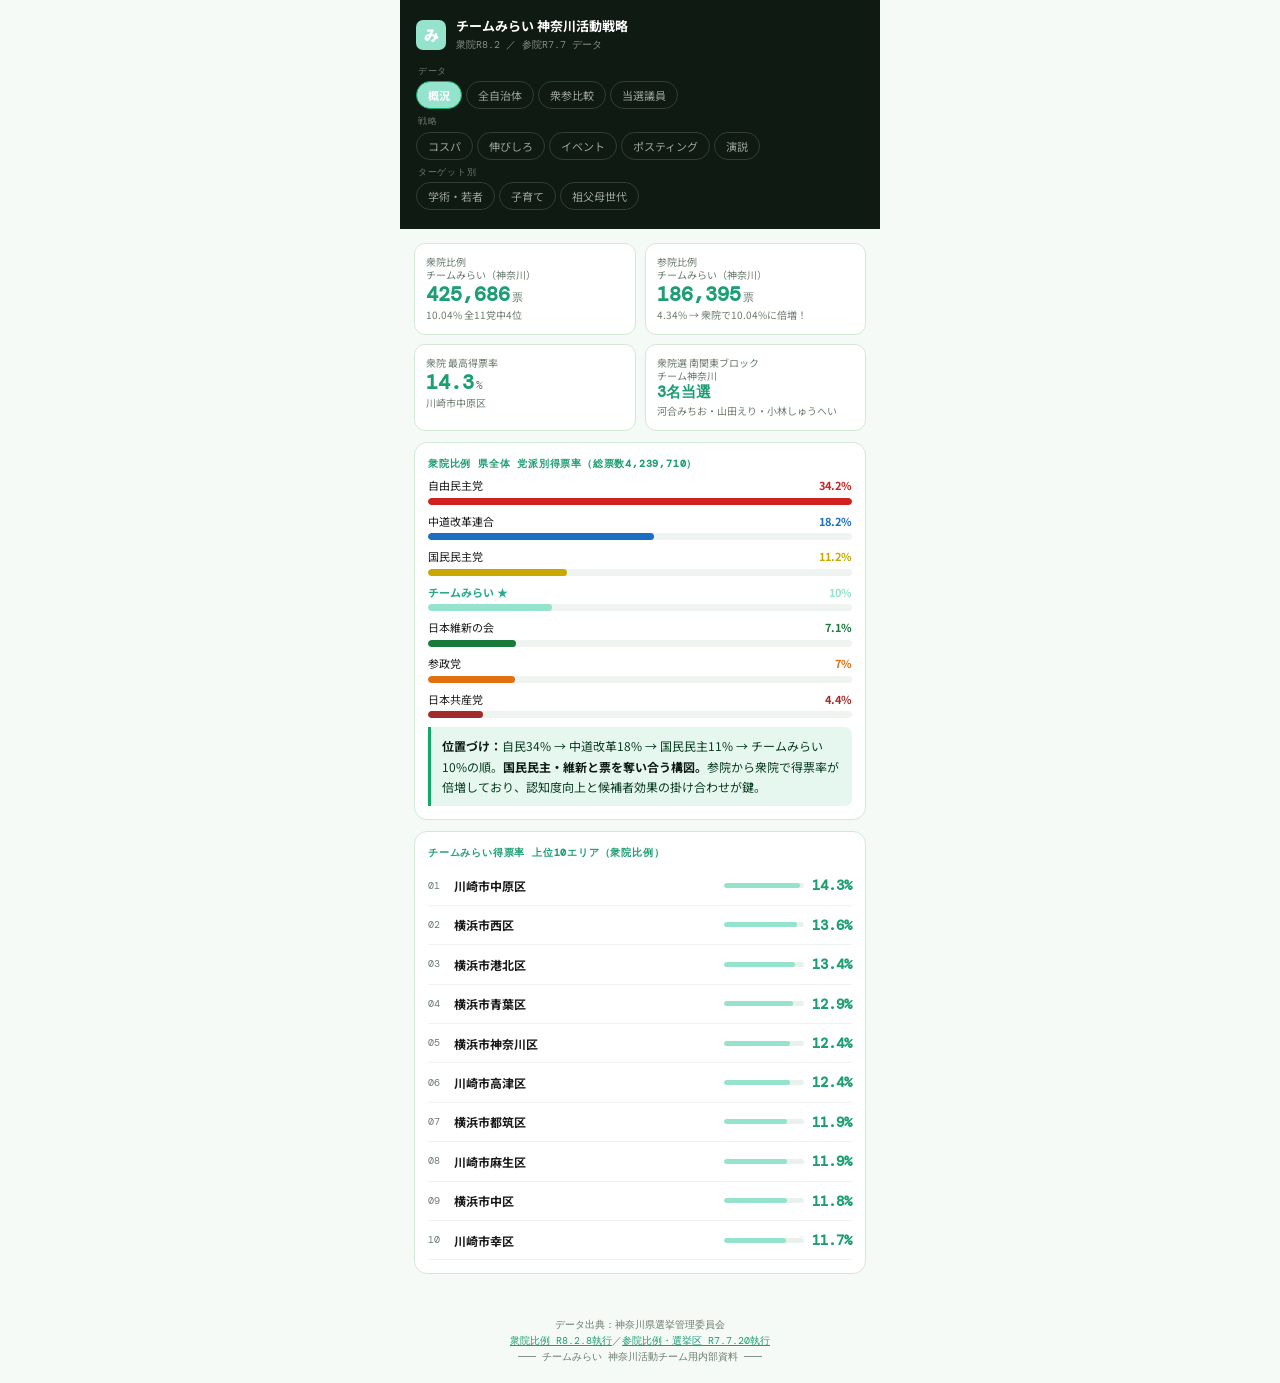
==== commit 72edfa70: "feat: 当選議員セクションを ELECTED_MEMBERS で動的レンダリング（複数選挙・Fork自動対応） - data.js: ELECTED_MEMBERS 定数を追加（衆院R8.2 全1" ====
--- a/index.html
+++ b/index.html
@@ -23,14 +23,14 @@
       <button class="tab-btn active" onclick="sw('overview')">概況</button>
       <button class="tab-btn" onclick="sw('all')">全自治体</button>
       <button class="tab-btn" onclick="sw('compare')">衆参比較</button>
-      <button class="tab-btn" onclick="sw('kawai')">当選議員</button>
+      <button class="tab-btn" onclick="sw('elected')">当選議員</button>
     </div>
   </div>
   <div class="tab-group">
     <div class="tab-group-label">戦略</div>
     <div class="tabs">
       <button class="tab-btn" onclick="sw('cost')">コスパ</button>
-      <button class="tab-btn" onclick="sw('nobiro')">伸びしろ</button>
+      <button class="tab-btn" onclick="sw('growth')">伸びしろ</button>
       <button class="tab-btn" onclick="sw('events')">イベント</button>
       <button class="tab-btn" onclick="sw('posting')">ポスティング</button>
       <button class="tab-btn" onclick="sw('speech')">演説</button>
@@ -39,8 +39,8 @@
   <div class="tab-group">
     <div class="tab-group-label">ターゲット別</div>
     <div class="tabs">
-      <button class="tab-btn" onclick="sw('gakujutsu')">学術・若者</button>
-      <button class="tab-btn" onclick="sw('kosodate')">子育て</button>
+      <button class="tab-btn" onclick="sw('academic')">学術・若者</button>
+      <button class="tab-btn" onclick="sw('family')">子育て</button>
       <button class="tab-btn" onclick="sw('senior')">祖父母世代</button>
     </div>
   </div>
@@ -117,42 +117,14 @@
 </div>
 
 <!-- ===== 当選議員 ===== -->
-<div class="section" id="sec-kawai">
+<div class="section" id="sec-elected">
   <div class="sec-header">R8.2 衆院選 チーム神奈川 当選議員</div>
-
-  <div style="background:linear-gradient(135deg,#6eddc4,#95e3cd);border-radius:13px;padding:14px;margin-bottom:11px;color:#0a3d22;">
-    <div style="font-size:11px;color:rgba(10,61,34,.6);font-family:'DM Mono',monospace;margin-bottom:10px;">南関東ブロック 比例代表 2名当選🎉　＋　比例代表（他ブロック）1名</div>
-    <div style="display:grid;grid-template-columns:1fr 1fr;gap:10px;margin-bottom:10px;">
-      <div style="background:rgba(255,255,255,.45);border-radius:10px;padding:12px;">
-        <div style="font-size:16px;font-weight:900;margin-bottom:2px;color:#0a3d22;">河合 みちお</div>
-        <div style="font-size:10px;color:rgba(10,61,34,.55);font-family:'DM Mono',monospace;margin-bottom:8px;">KAWAI MICHIO</div>
-        <div style="font-size:10px;color:rgba(10,61,34,.8);line-height:1.6;">R7.7 参院神奈川選挙区 落選<br>R8.2 衆院南関東ブロック <span style="color:#0a6e3f;font-weight:700;">当選</span></div>
-      </div>
-      <div style="background:rgba(255,255,255,.45);border-radius:10px;padding:12px;">
-        <div style="font-size:16px;font-weight:900;margin-bottom:2px;color:#0a3d22;">山田 えり</div>
-        <div style="font-size:10px;color:rgba(10,61,34,.55);font-family:'DM Mono',monospace;margin-bottom:8px;">YAMADA ERI</div>
-        <div style="font-size:10px;color:rgba(10,61,34,.8);line-height:1.6;">衆院選のみ出馬<br>R8.2 衆院南関東ブロック <span style="color:#0a6e3f;font-weight:700;">当選</span></div>
-      </div>
-    </div>
-    <div style="background:rgba(255,255,255,.25);border-radius:10px;padding:12px;">
-      <div style="font-size:16px;font-weight:900;margin-bottom:2px;color:#0a3d22;">小林 しゅうへい</div>
-      <div style="font-size:10px;color:rgba(10,61,34,.55);font-family:'DM Mono',monospace;margin-bottom:8px;">KOBAYASHI SHUHEI</div>
-      <div style="font-size:10px;color:rgba(10,61,34,.8);line-height:1.6;">R8.2 衆院比例代表 <span style="color:#0a6e3f;font-weight:700;">当選</span>　／　<span style="color:rgba(10,61,34,.6);">※神奈川での活動なし</span></div>
-    </div>
-  </div>
+  <div id="elected-content"></div>
 
   <div class="card">
     <div class="card-label">河合みちお 参院選（R7.7）市区別得票率</div>
     <div style="font-size:11px;color:var(--muted);margin-bottom:8px;">※山田えりさんは参院選への出馬なし</div>
     <div id="kawai-list"></div>
-  </div>
-
-  <div class="card">
-    <div class="card-label">参院落選から衆院2名当選へ</div>
-    <div class="insight" style="margin-top:0;">
-      河合みちおはR7.7参院神奈川選挙区では約3〜5%台にとどまり落選。しかし<strong>R8.2衆院選では河合みちお・山田えりの2名が南関東ブロックで比例当選</strong>を果たした。衆院比例10%という政党の伸びが2議席を生んだ形で、チーム神奈川として大きな前進。<br><br>
-      今後の参院選に向けては、参院での得票が高かった<strong>川崎市中原区（5.35%）・横浜市港北区（4.73%）・横浜市西区（4.5%）</strong>でのさらなる認知度向上が鍵。
-    </div>
   </div>
 </div>
 
@@ -334,7 +306,7 @@
 </div>
 
 <!-- ===== 学術・若者 ===== -->
-<div class="section" id="sec-gakujutsu">
+<div class="section" id="sec-academic">
   <div class="sec-header">学術都市・若者向け 街頭活動版</div>
   <div class="card" style="background:#eef4ff;border-color:#a8c4f0;">
     <div style="font-size:12px;color:#1a3a6b;line-height:1.7;">
@@ -377,7 +349,7 @@
 </div>
 
 <!-- ===== 子育て ===== -->
-<div class="section" id="sec-kosodate">
+<div class="section" id="sec-family">
   <div class="sec-header">子育て世代向け 街頭・ポスティング版</div>
   <div class="card" style="background:#f0fdf4;border-color:#86efac;">
     <div style="font-size:12px;color:#14532d;line-height:1.7;">
@@ -473,7 +445,7 @@
 </div>
 
 <!-- ===== 伸びしろ戦略 ===== -->
-<div class="section" id="sec-nobiro">
+<div class="section" id="sec-growth">
   <div class="sec-header">次の統一地方選に向けた 伸びしろエリア戦略</div>
 
   <div class="card" style="background:#f0fdf4;border-color:#86efac;">
@@ -691,71 +663,29 @@
 <div class="section" id="sec-speech">
   <div class="sec-header">街頭演説 実績 × 得票率 分析</div>
 
+  <!-- Datawrapper 演説回数マップ -->
+  <div class="card" style="padding:11px;">
+    <div class="card-label">🗺️ 演説回数 × 得票率 マップ</div>
+    <a href="https://datawrapper.dwcdn.net/FhYNn/1/" target="_blank" style="display:block;text-decoration:none;margin-top:6px;border-radius:10px;overflow:hidden;position:relative;">
+      <div style="position:absolute;top:8px;right:8px;background:rgba(15,45,26,0.82);color:#4ade80;font-size:10px;font-weight:700;padding:4px 10px;border-radius:20px;display:flex;align-items:center;gap:4px;z-index:1;">🔗 タップして最新地図を開く</div>
+      <img src="[data-uri]" style="width:100%;display:block;border-radius:10px;" alt="演説回数マップ">
+    </a>
+    <div style="font-size:10px;color:var(--muted);margin-top:7px;line-height:1.6;">
+      バブルサイズ＝演説回数　色＝得票率（濃いほど高得票率）
+    </div>
+  </div>
+
   <!-- ステータスバー -->
   <div id="speech-status-bar" style="background:var(--dark);color:white;border-radius:10px;padding:10px 13px;margin-bottom:11px;display:flex;align-items:center;gap:10px;">
     <div id="speech-status-dot" style="width:8px;height:8px;border-radius:50%;background:#6b7280;flex-shrink:0;"></div>
     <div style="flex:1;">
-      <div id="speech-status-text" style="font-size:11px;color:rgba(255,255,255,.8);">データ未読み込み</div>
+      <div id="speech-status-text" style="font-size:11px;color:rgba(255,255,255,.8);">ボタンを押して最新データを取得してください</div>
       <div id="speech-status-sub" style="font-size:10px;color:rgba(255,255,255,.4);font-family:'DM Mono',monospace;margin-top:1px;"></div>
     </div>
     <button onclick="loadSpeechData()" id="speech-reload-btn"
-      style="padding:5px 12px;background:#95e3cd;border:none;border-radius:20px;font-size:11px;font-weight:700;color:#0a3d22;cursor:pointer;font-family:'Noto Sans JP',sans-serif;flex-shrink:0;">
-      読み込む
+      style="padding:6px 13px;background:#95e3cd;border:none;border-radius:20px;font-size:11px;font-weight:700;color:#0a3d22;cursor:pointer;font-family:'Noto Sans JP',sans-serif;flex-shrink:0;white-space:nowrap;">
+      最新データを読み込む
     </button>
-  </div>
-
-  <!-- Google Sheets URL設定 -->
-  <div class="card" id="speech-config-card">
-    <div class="card-label">📊 Googleスプレッドシート連携</div>
-    <div style="font-size:11px;color:var(--muted);margin-bottom:8px;line-height:1.6;">
-      スプレッドシートのWebアプリURLを入力してください。<br>
-      <span style="color:var(--green-mid);font-weight:700;">設定は端末に保存されます。</span>
-    </div>
-    <input id="sheets-url-input" type="url"
-      placeholder="https://script.google.com/macros/s/..."
-      style="width:100%;padding:9px 11px;border:1px solid var(--border);border-radius:9px;font-size:11px;font-family:'DM Mono',monospace;background:var(--white);color:var(--text);margin-bottom:8px;">
-    <div style="display:flex;gap:7px;">
-      <button onclick="saveSheetUrl()" style="flex:1;padding:8px;background:var(--green-mid);color:white;border:none;border-radius:9px;font-size:12px;font-weight:700;cursor:pointer;font-family:'Noto Sans JP',sans-serif;">保存して読み込む</button>
-      <button onclick="useSampleData()" style="padding:8px 12px;background:var(--white);border:1px solid var(--border);border-radius:9px;font-size:11px;color:var(--muted);cursor:pointer;font-family:'Noto Sans JP',sans-serif;">サンプルで試す</button>
-    </div>
-    <details style="margin-top:10px;">
-      <summary style="font-size:10px;color:var(--green-mid);cursor:pointer;font-weight:700;">▶ スプレッドシートの設定方法</summary>
-      <div style="font-size:10px;color:var(--muted);line-height:1.8;margin-top:7px;padding:9px;background:#f5faf6;border-radius:8px;">
-        <strong>① スプレッドシートの列構成（1行目がヘッダー）</strong><br>
-        A: 日付　B: 場所名　C: 自治体名　D: 議員参加（Y/空白）　E: 種別　F: 参加人数<br>
-        種別の値: 街頭演説 / 街頭活動 / 街宣車 / 個人演説会 / ももたろう / その他<br><br>
-        <strong>② Google Apps Scriptを設定</strong><br>
-        スプレッドシートのメニュー →「拡張機能」→「Apps Script」→ 以下を貼り付けて保存<br>
-        <code style="display:block;background:#1a1a1a;color:#4ade80;padding:8px;border-radius:6px;margin:6px 0;font-size:10px;white-space:pre-wrap;word-break:break-all;">function doGet() {
-  const sh = SpreadsheetApp.getActiveSpreadsheet().getActiveSheet();
-  const rows = sh.getDataRange().getValues();
-  const data = rows.slice(1).filter(r => r[2]).map(r => ({
-    date:  r[0] ? Utilities.formatDate(new Date(r[0]),'JST','yyyy/MM/dd') : '',
-    place: r[1] || '',
-    area:  r[2] || '',
-    vip:   (r[3] || '').toString().toUpperCase() === 'Y',
-    type:  r[4] ? String(r[4]) : 'その他',
-    pax:   r[5] ? Number(r[5]) : null
-  }));
-  return ContentService
-    .createTextOutput(JSON.stringify(data))
-    .setMimeType(ContentService.MimeType.JSON);
-}</code>
-        <strong>③ デプロイ</strong><br>
-        「デプロイ」→「新しいデプロイ」→ 種類:「ウェブアプリ」→ アクセス:「全員」→ デプロイ → URLをコピー<br><br>
-        <strong>④ E列にドロップダウンを設定（推奨）</strong><br>
-        E列選択 →「データ」→「データの入力規則」→「プルダウン」→ 街頭演説・街頭活動（チラシ配り等）・街宣車遊説・個人演説会・ももたろう・その他 を追加
-      </div>
-    </details>
-  </div>
-
-  <!-- 手動入力フォールバック -->
-  <div class="card" id="speech-manual-card" style="display:none;">
-    <div class="card-label">✏️ 手動でデータ入力（連携なしで試す）</div>
-    <div style="font-size:10px;color:var(--muted);margin-bottom:8px;">場所名・自治体・種別・回数・参加人数（任意）を入力してください</div>
-    <div id="speech-entries"></div>
-    <button onclick="addSpeechEntry()" style="margin-top:8px;width:100%;padding:8px;border:1.5px dashed var(--border);background:transparent;border-radius:9px;font-size:12px;color:var(--green-mid);cursor:pointer;font-family:'Noto Sans JP',sans-serif;">＋ 追加</button>
-    <button onclick="analyzeManualSpeech()" style="margin-top:8px;width:100%;padding:10px;background:var(--green-mid);color:white;border:none;border-radius:9px;font-size:13px;font-weight:700;cursor:pointer;font-family:'Noto Sans JP',sans-serif;">分析する</button>
   </div>
 
   <!-- 結果エリア（読み込み後に表示） -->
--- a/style.css
+++ b/style.css
@@ -93,3 +93,6 @@
 .sort-btns{display:flex;gap:5px;flex-wrap:wrap;margin-bottom:10px;}
 .sort-btn{padding:4px 10px;border-radius:15px;border:1px solid var(--border);background:var(--white);font-size:11px;cursor:pointer;color:var(--muted);font-family:'Noto Sans JP',sans-serif;}
 .sort-btn.active{background:#95e3cd;color:white;border-color:var(--green);}
+
+/* アニメーション */
+@keyframes pulse{0%,100%{opacity:1;}50%{opacity:.3;}}
